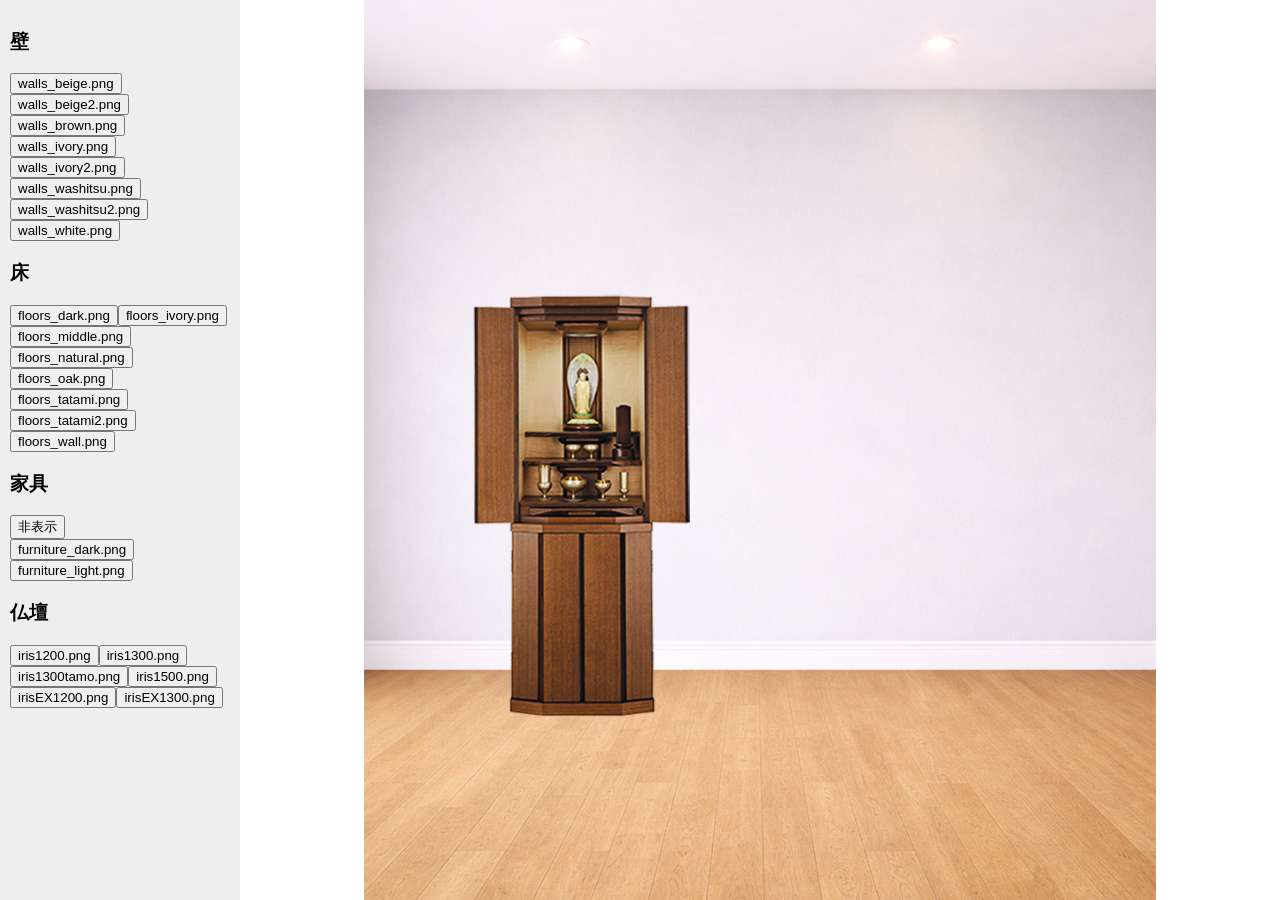
==== index.html @ 8e417930 "Update index.html" ====
<!DOCTYPE html>
<html lang="ja">
<head>
<meta charset="UTF-8">
<title>仏壇シミュレーター</title>
<link rel="stylesheet" href="./style.css">
</head>

<body>

<div class="app">

<!-- メニュー -->
<div class="panel">

<h3>壁</h3>
<div id="wallButtons"></div>

<h3>床</h3>
<div id="floorButtons"></div>

<h3>家具</h3>
<button id="toggleFurniture">非表示</button>
<div id="furnitureButtons"></div>

<h3>仏壇</h3>
<div id="butsudanButtons"></div>

</div>

<!-- 画面 -->
<div class="viewer">
<div class="stage">

<img id="wall" src="walls/walls_ivory.png">
<img id="floor" src="floors/floors_natural.png">
<img id="furniture" style="display:none;">
<img id="butsudan" src="butsudan/iris1300.png">

</div>
</div>

</div>

<script src="./script.js"></script>
</body>
</html>
---- style.css ----
/* =========================
   基本
========================= */

body{
margin:0;
font-family:sans-serif;
}

.app{
display:flex;
height:100vh;
}

/* =========================
   メニュー（PC）
========================= */

.panel{
width:220px;
padding:10px;
background:#eee;
overflow-y:auto;
}

/* =========================
   表示エリア
========================= */

.viewer{
flex:1;
display:flex;
justify-content:center;
align-items:flex-start;
overflow:hidden;
}

/* =========================
   ステージ（基準サイズ）
========================= */

.stage{
position:relative;
width:894px;
height:1016px;
transform-origin:top center;
}

/* =========================
   背景レイヤー
========================= */

#wall,
#floor,
#furniture{
position:absolute;
width:100%;
height:100%;
object-fit:cover;
}

/* =========================
   仏壇（重要）
========================= */

#butsudan{
position:absolute;
bottom:0;
left:50%;
transform:translateX(-50%);
}

/* =========================
   スマホ・タブレット
========================= */

@media (max-width:900px){

/* 縦レイアウト */
.app{
flex-direction:column;
}

/* 上：表示エリア */
.viewer{
height:calc(100vh - 140px);
}

/* 下：メニュー固定 */
.panel{
position:fixed;
bottom:0;
left:0;

width:100%;
height:140px;

background:#eee;

display:flex;
gap:10px;
padding:10px;

overflow-x:auto;
overflow-y:hidden;

z-index:1000;
}

/* ボタン横スクロール用 */
.panel button{
min-width:120px;
white-space:nowrap;
}

}
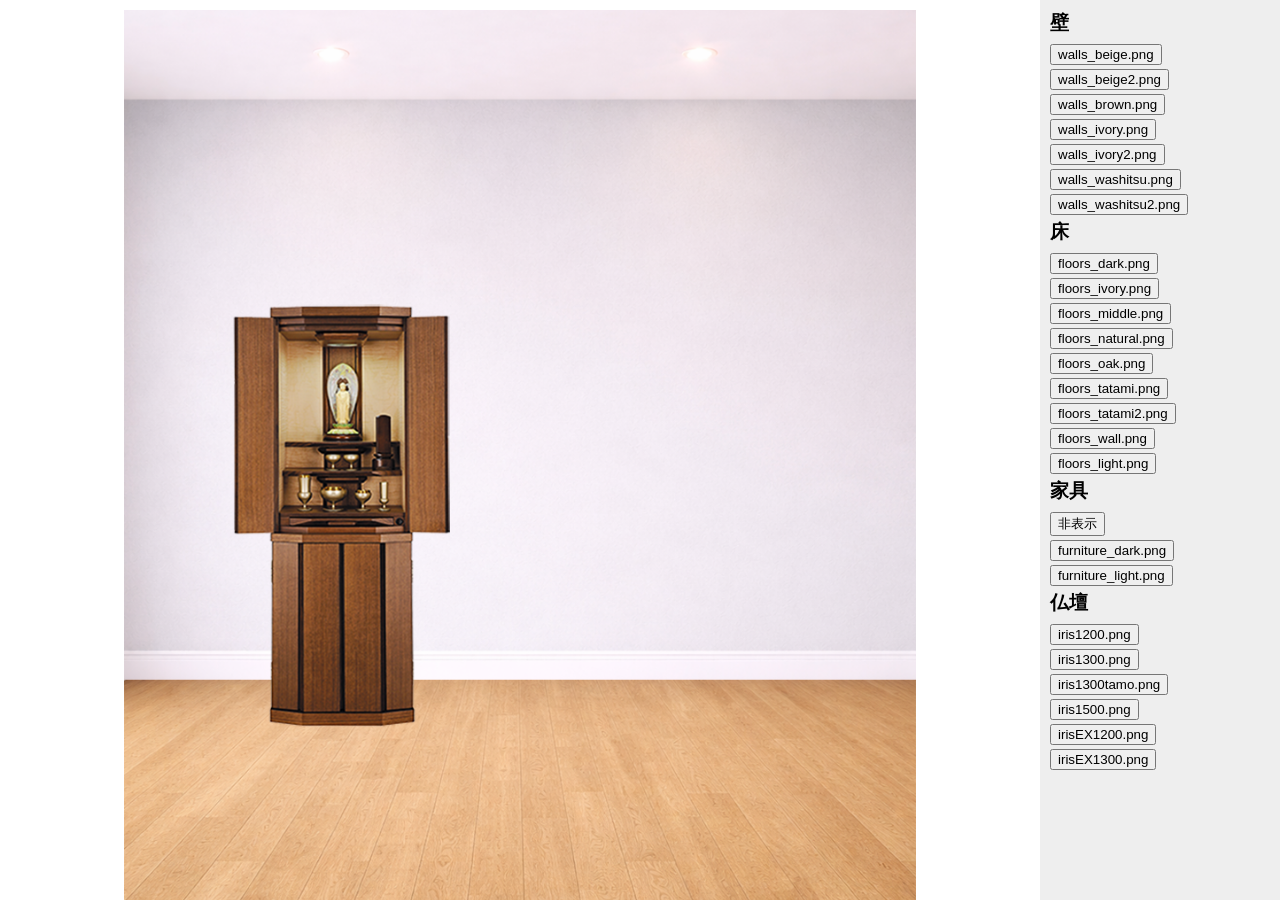
==== commit 8d82cebc: "Refactor HTML structure and comments Rearranged HTML structure for better readability." ====
--- a/index.html
+++ b/index.html
@@ -10,35 +10,35 @@
 
 <div class="app">
 
-<!-- メニュー -->
-<div class="panel">
+  <!-- 表示画面（上） -->
+  <div class="viewer">
+    <div class="stage">
 
-<h3>壁</h3>
-<div id="wallButtons"></div>
+      <img id="wall" src="walls/walls_ivory.png">
+      <img id="floor" src="floors/floors_natural.png">
+      <img id="furniture" style="display:none;">
+      <img id="butsudan" src="butsudan/iris1300.png">
 
-<h3>床</h3>
-<div id="floorButtons"></div>
+    </div>
+  </div>
 
-<h3>家具</h3>
-<button id="toggleFurniture">非表示</button>
-<div id="furnitureButtons"></div>
+  <!-- メニュー（下） -->
+  <div class="panel">
 
-<h3>仏壇</h3>
-<div id="butsudanButtons"></div>
+    <h3>壁</h3>
+    <div id="wallButtons"></div>
 
-</div>
+    <h3>床</h3>
+    <div id="floorButtons"></div>
 
-<!-- 画面 -->
-<div class="viewer">
-<div class="stage">
+    <h3>家具</h3>
+    <button id="toggleFurniture">非表示</button>
+    <div id="furnitureButtons"></div>
 
-<img id="wall" src="walls/walls_ivory.png">
-<img id="floor" src="floors/floors_natural.png">
-<img id="furniture" style="display:none;">
-<img id="butsudan" src="butsudan/iris1300.png">
+    <h3>仏壇</h3>
+    <div id="butsudanButtons"></div>
 
-</div>
-</div>
+  </div>
 
 </div>
 
--- a/style.css
+++ b/style.css
@@ -1,116 +1,89 @@
-/* =========================
-   基本
-========================= */
-
 body{
-margin:0;
-font-family:sans-serif;
+  margin:0;
+  font-family:sans-serif;
 }
 
 .app{
-display:flex;
-height:100vh;
+  display:flex;
+  height:100vh;
 }
 
-/* =========================
-   メニュー（PC）
-========================= */
-
+/* メニュー（PC） */
 .panel{
-width:220px;
-padding:10px;
-background:#eee;
-overflow-y:auto;
+  width:220px;
+  padding:10px;
+  background:#eee;
+  overflow-y:auto;
 }
 
-/* =========================
-   表示エリア
-========================= */
-
+/* 表示 */
 .viewer{
-flex:1;
-display:flex;
-justify-content:center;
-align-items:flex-start;
-overflow:hidden;
+  flex:1;
+  display:flex;
+  justify-content:center;
+  align-items:flex-start;
+  overflow:auto;
+  padding:10px;
 }
 
-/* =========================
-   ステージ（基準サイズ）
-========================= */
-
+/* ステージ */
 .stage{
-position:relative;
-width:894px;
-height:1016px;
-transform-origin:top center;
+  position:relative;
+  width:894px;
+  height:1016px;
+  transform-origin:top center;
+  flex-shrink:0;
 }
 
-/* =========================
-   背景レイヤー
-========================= */
-
+/* 背景 */
 #wall,
 #floor,
 #furniture{
-position:absolute;
-width:100%;
-height:100%;
-object-fit:cover;
+  position:absolute;
+  width:100%;
+  height:100%;
+  object-fit:cover;
 }
 
-/* =========================
-   仏壇（重要）
-========================= */
-
+/* 仏壇 */
 #butsudan{
-position:absolute;
-bottom:0;
-left:50%;
-transform:translateX(-50%);
+  position:absolute;
+  bottom:0;
+  left:50%;
+  transform:translateX(-50%);
 }
 
-/* =========================
+/* ボタンまわり */
+.panel h3{
+  margin:0 0 8px;
+}
+
+.panel button{
+  display:block;
+  margin:4px 0;
+}
+
+/* =====================
    スマホ・タブレット
-========================= */
-
+   表示画面の下にメニュー
+===================== */
 @media (max-width:900px){
 
-/* 縦レイアウト */
-.app{
-flex-direction:column;
+  .app{
+    flex-direction:column;
+    height:auto;
+  }
+
+  .viewer{
+    width:100%;
+    overflow:auto;
+    padding:10px;
+  }
+
+  .panel{
+    width:100%;
+    height:auto;
+    overflow:visible;
+    padding:10px;
+  }
 }
-
-/* 上：表示エリア */
-.viewer{
-height:calc(100vh - 140px);
-}
-
-/* 下：メニュー固定 */
-.panel{
-position:fixed;
-bottom:0;
-left:0;
-
-width:100%;
-height:140px;
-
-background:#eee;
-
-display:flex;
-gap:10px;
-padding:10px;
-
-overflow-x:auto;
-overflow-y:hidden;
-
-z-index:1000;
-}
-
-/* ボタン横スクロール用 */
-.panel button{
-min-width:120px;
-white-space:nowrap;
-}
-
-}
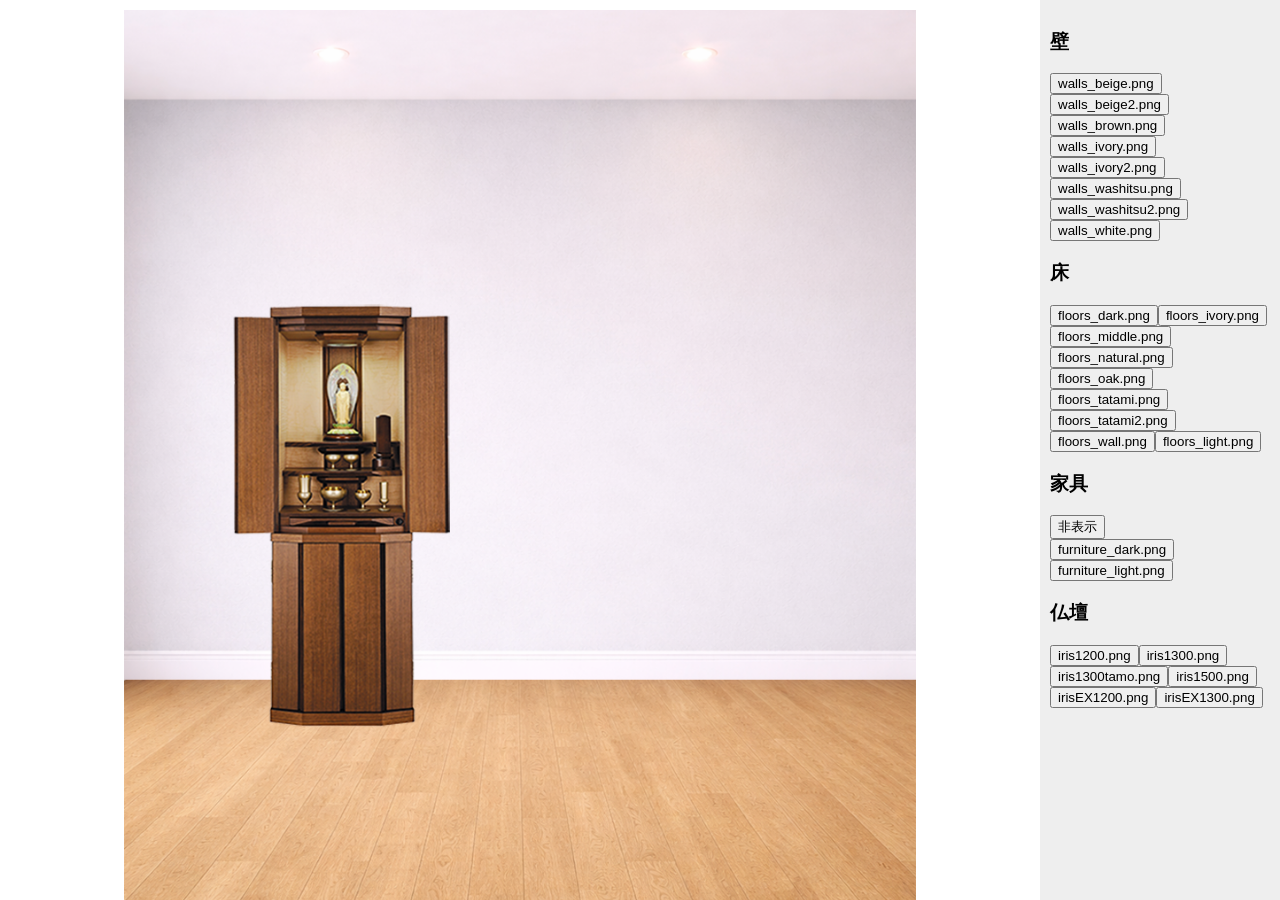
==== commit 88248d91: "Refactor index.html for better structure and semantics Updated HTML structure to improve semantics a" ====
--- a/index.html
+++ b/index.html
@@ -1,47 +1,46 @@
 <!DOCTYPE html>
 <html lang="ja">
 <head>
-<meta charset="UTF-8">
-<title>仏壇シミュレーター</title>
-<link rel="stylesheet" href="./style.css">
+  <meta charset="UTF-8" />
+  <meta name="viewport" content="width=device-width, initial-scale=1.0" />
+  <title>仏壇シミュレーター</title>
+  <link rel="stylesheet" href="./style.css" />
 </head>
+<body>
+  <div class="app">
+    <main class="viewer">
+      <div class="stage" id="stage">
+        <img id="wall" src="walls/walls_ivory.png" alt="壁" />
+        <img id="floor" src="floors/floors_natural.png" alt="床" />
+        <img id="furniture" src="" alt="家具" style="display:none;" />
+        <img id="butsudan" src="butsudan/iris1300.png" alt="仏壇" />
+      </div>
+    </main>
 
-<body>
+    <aside class="panel">
+      <section class="menu-group">
+        <h3>壁</h3>
+        <div id="wallButtons" class="button-list"></div>
+      </section>
 
-<div class="app">
+      <section class="menu-group">
+        <h3>床</h3>
+        <div id="floorButtons" class="button-list"></div>
+      </section>
 
-  <!-- 表示画面（上） -->
-  <div class="viewer">
-    <div class="stage">
+      <section class="menu-group">
+        <h3>家具</h3>
+        <button id="toggleFurniture" type="button">非表示</button>
+        <div id="furnitureButtons" class="button-list"></div>
+      </section>
 
-      <img id="wall" src="walls/walls_ivory.png">
-      <img id="floor" src="floors/floors_natural.png">
-      <img id="furniture" style="display:none;">
-      <img id="butsudan" src="butsudan/iris1300.png">
-
-    </div>
+      <section class="menu-group">
+        <h3>仏壇</h3>
+        <div id="butsudanButtons" class="button-list"></div>
+      </section>
+    </aside>
   </div>
 
-  <!-- メニュー（下） -->
-  <div class="panel">
-
-    <h3>壁</h3>
-    <div id="wallButtons"></div>
-
-    <h3>床</h3>
-    <div id="floorButtons"></div>
-
-    <h3>家具</h3>
-    <button id="toggleFurniture">非表示</button>
-    <div id="furnitureButtons"></div>
-
-    <h3>仏壇</h3>
-    <div id="butsudanButtons"></div>
-
-  </div>
-
-</div>
-
-<script src="./script.js"></script>
+  <script src="./script.js"></script>
 </body>
 </html>
--- a/style.css
+++ b/style.css
@@ -3,12 +3,13 @@
   font-family:sans-serif;
 }
 
+/* PC：横並び */
 .app{
   display:flex;
   height:100vh;
 }
 
-/* メニュー（PC） */
+/* メニュー */
 .panel{
   width:220px;
   padding:10px;
@@ -16,7 +17,7 @@
   overflow-y:auto;
 }
 
-/* 表示 */
+/* 表示エリア */
 .viewer{
   flex:1;
   display:flex;
@@ -35,7 +36,7 @@
   flex-shrink:0;
 }
 
-/* 背景 */
+/* レイヤー */
 #wall,
 #floor,
 #furniture{
@@ -53,19 +54,8 @@
   transform:translateX(-50%);
 }
 
-/* ボタンまわり */
-.panel h3{
-  margin:0 0 8px;
-}
-
-.panel button{
-  display:block;
-  margin:4px 0;
-}
-
 /* =====================
-   スマホ・タブレット
-   表示画面の下にメニュー
+   スマホ：縦並び
 ===================== */
 @media (max-width:900px){
 
@@ -76,14 +66,12 @@
 
   .viewer{
     width:100%;
-    overflow:auto;
-    padding:10px;
   }
 
   .panel{
     width:100%;
     height:auto;
     overflow:visible;
-    padding:10px;
   }
+
 }
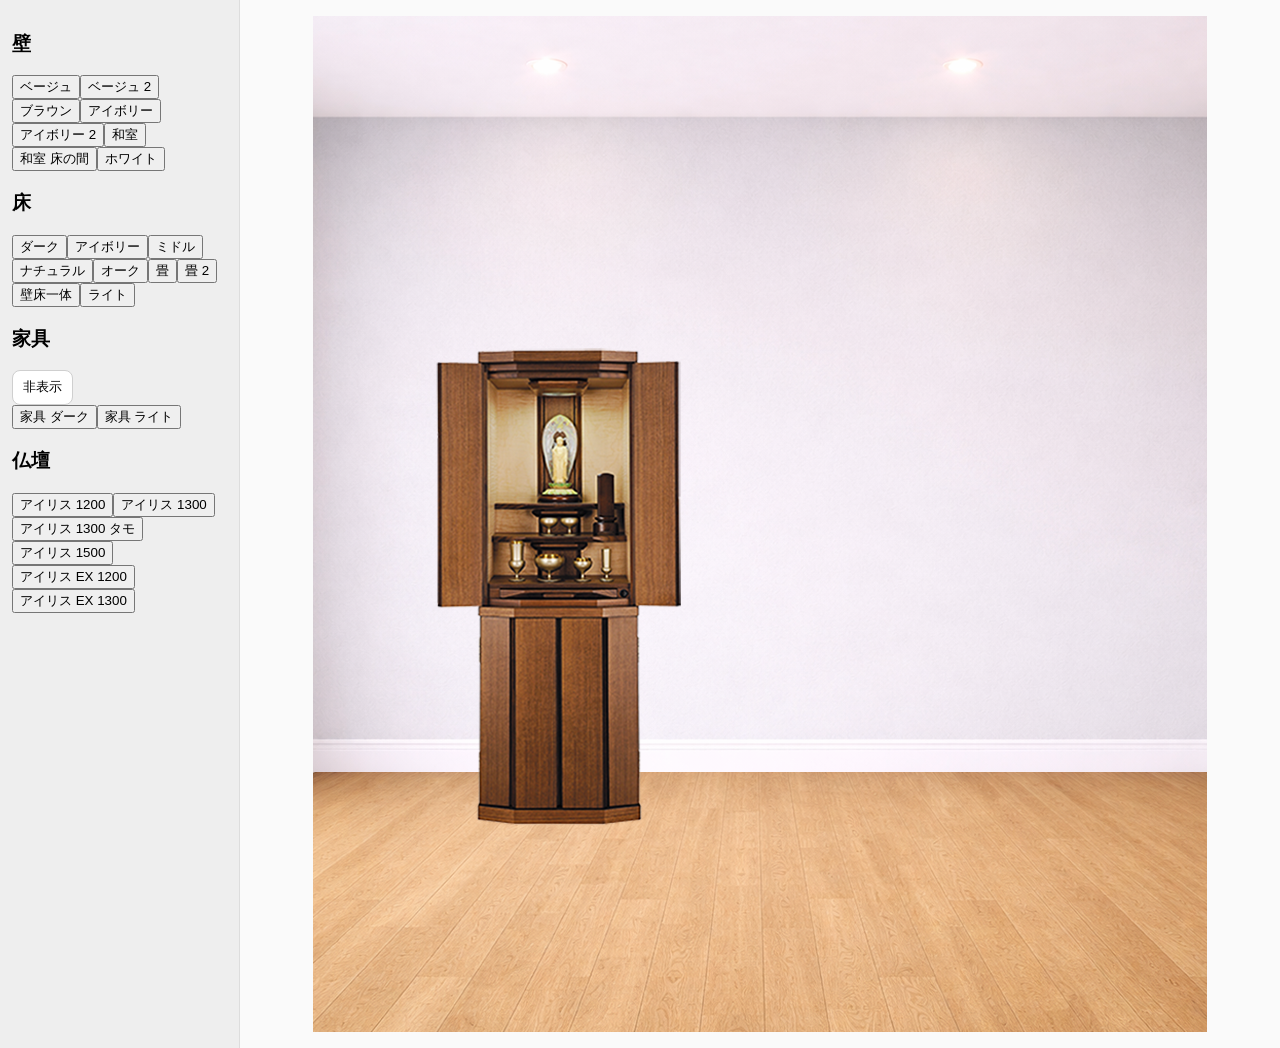
==== commit e9272241: "Update index.html" ====
--- a/index.html
+++ b/index.html
@@ -1,46 +1,48 @@
 <!DOCTYPE html>
 <html lang="ja">
 <head>
-  <meta charset="UTF-8" />
-  <meta name="viewport" content="width=device-width, initial-scale=1.0" />
-  <title>仏壇シミュレーター</title>
-  <link rel="stylesheet" href="./style.css" />
+<meta charset="UTF-8">
+<meta name="viewport" content="width=device-width, initial-scale=1.0">
+<title>仏壇シミュレーター</title>
+<link rel="stylesheet" href="./style.css">
 </head>
+
 <body>
-  <div class="app">
-    <main class="viewer">
-      <div class="stage" id="stage">
-        <img id="wall" src="walls/walls_ivory.png" alt="壁" />
-        <img id="floor" src="floors/floors_natural.png" alt="床" />
-        <img id="furniture" src="" alt="家具" style="display:none;" />
-        <img id="butsudan" src="butsudan/iris1300.png" alt="仏壇" />
-      </div>
-    </main>
 
-    <aside class="panel">
-      <section class="menu-group">
-        <h3>壁</h3>
-        <div id="wallButtons" class="button-list"></div>
-      </section>
+<div class="app">
 
-      <section class="menu-group">
-        <h3>床</h3>
-        <div id="floorButtons" class="button-list"></div>
-      </section>
+  <!-- 表示 -->
+  <div class="viewer">
+    <div class="stage">
 
-      <section class="menu-group">
-        <h3>家具</h3>
-        <button id="toggleFurniture" type="button">非表示</button>
-        <div id="furnitureButtons" class="button-list"></div>
-      </section>
+      <img id="wall" src="walls/walls_ivory.png">
+      <img id="floor" src="floors/floors_natural.png">
+      <img id="furniture" style="display:none;">
+      <img id="butsudan" src="butsudan/iris1300.png">
 
-      <section class="menu-group">
-        <h3>仏壇</h3>
-        <div id="butsudanButtons" class="button-list"></div>
-      </section>
-    </aside>
+    </div>
   </div>
 
-  <script src="./script.js"></script>
+  <!-- メニュー -->
+  <div class="panel">
+
+    <h3>壁</h3>
+    <div id="wallButtons"></div>
+
+    <h3>床</h3>
+    <div id="floorButtons"></div>
+
+    <h3>家具</h3>
+    <button id="toggleFurniture">非表示</button>
+    <div id="furnitureButtons"></div>
+
+    <h3>仏壇</h3>
+    <div id="butsudanButtons"></div>
+
+  </div>
+
+</div>
+
+<script src="./script.js"></script>
 </body>
 </html>
--- a/style.css
+++ b/style.css
@@ -1,77 +1,140 @@
+*{
+  box-sizing:border-box;
+}
+
+html,
 body{
   margin:0;
+  padding:0;
+  height:100%;
   font-family:sans-serif;
 }
 
-/* PC：横並び */
-.app{
-  display:flex;
-  height:100vh;
+body{
+  background:#f4f4f4;
 }
 
-/* メニュー */
-.panel{
-  width:220px;
-  padding:10px;
-  background:#eee;
-  overflow-y:auto;
+/* -------------------------
+   全体構造
+-------------------------- */
+.app{
+  display:grid;
+  grid-template-columns:240px 1fr;
+  grid-template-areas:"panel viewer";
+  width:100%;
+  min-height:100vh;
 }
 
-/* 表示エリア */
+/* -------------------------
+   メニュー（PCでは左）
+-------------------------- */
+.panel{
+  grid-area:panel;
+  background:#eeeeee;
+  padding:12px;
+  overflow-y:auto;
+  border-right:1px solid #ddd;
+}
+
+.menu-group + .menu-group{
+  margin-top:18px;
+}
+
+.menu-group h3{
+  margin:0 0 8px;
+  font-size:16px;
+}
+
+.button-list{
+  display:flex;
+  flex-wrap:wrap;
+  gap:6px;
+}
+
+.button-list button,
+#toggleFurniture{
+  border:1px solid #cfcfcf;
+  background:#fff;
+  padding:8px 10px;
+  border-radius:8px;
+  cursor:pointer;
+  font-size:13px;
+  line-height:1.3;
+}
+
+.button-list button:hover,
+#toggleFurniture:hover{
+  background:#f8f8f8;
+}
+
+/* -------------------------
+   表示エリア
+-------------------------- */
 .viewer{
-  flex:1;
+  grid-area:viewer;
   display:flex;
   justify-content:center;
   align-items:flex-start;
   overflow:auto;
-  padding:10px;
+  padding:16px;
+  background:#fafafa;
 }
 
-/* ステージ */
+/* 元の基準サイズ */
 .stage{
   position:relative;
   width:894px;
   height:1016px;
+  flex:0 0 auto;
   transform-origin:top center;
-  flex-shrink:0;
+  background:#ddd;
 }
 
-/* レイヤー */
+/* 背景レイヤー */
 #wall,
 #floor,
 #furniture{
   position:absolute;
+  inset:0;
   width:100%;
   height:100%;
   object-fit:cover;
+  display:block;
 }
 
 /* 仏壇 */
 #butsudan{
   position:absolute;
+  left:50%;
   bottom:0;
-  left:50%;
   transform:translateX(-50%);
+  display:block;
+  max-width:none;
 }
 
-/* =====================
-   スマホ：縦並び
-===================== */
-@media (max-width:900px){
-
+/* -------------------------
+   スマホ・タブレット
+   上：viewer / 下：panel
+-------------------------- */
+@media (max-width: 1024px){
   .app{
-    flex-direction:column;
-    height:auto;
+    grid-template-columns:1fr;
+    grid-template-rows:auto auto;
+    grid-template-areas:
+      "viewer"
+      "panel";
+    min-height:auto;
   }
 
   .viewer{
-    width:100%;
+    padding:12px;
+    overflow:auto;
   }
 
   .panel{
+    border-right:none;
+    border-top:1px solid #ddd;
     width:100%;
-    height:auto;
     overflow:visible;
   }
-
 }
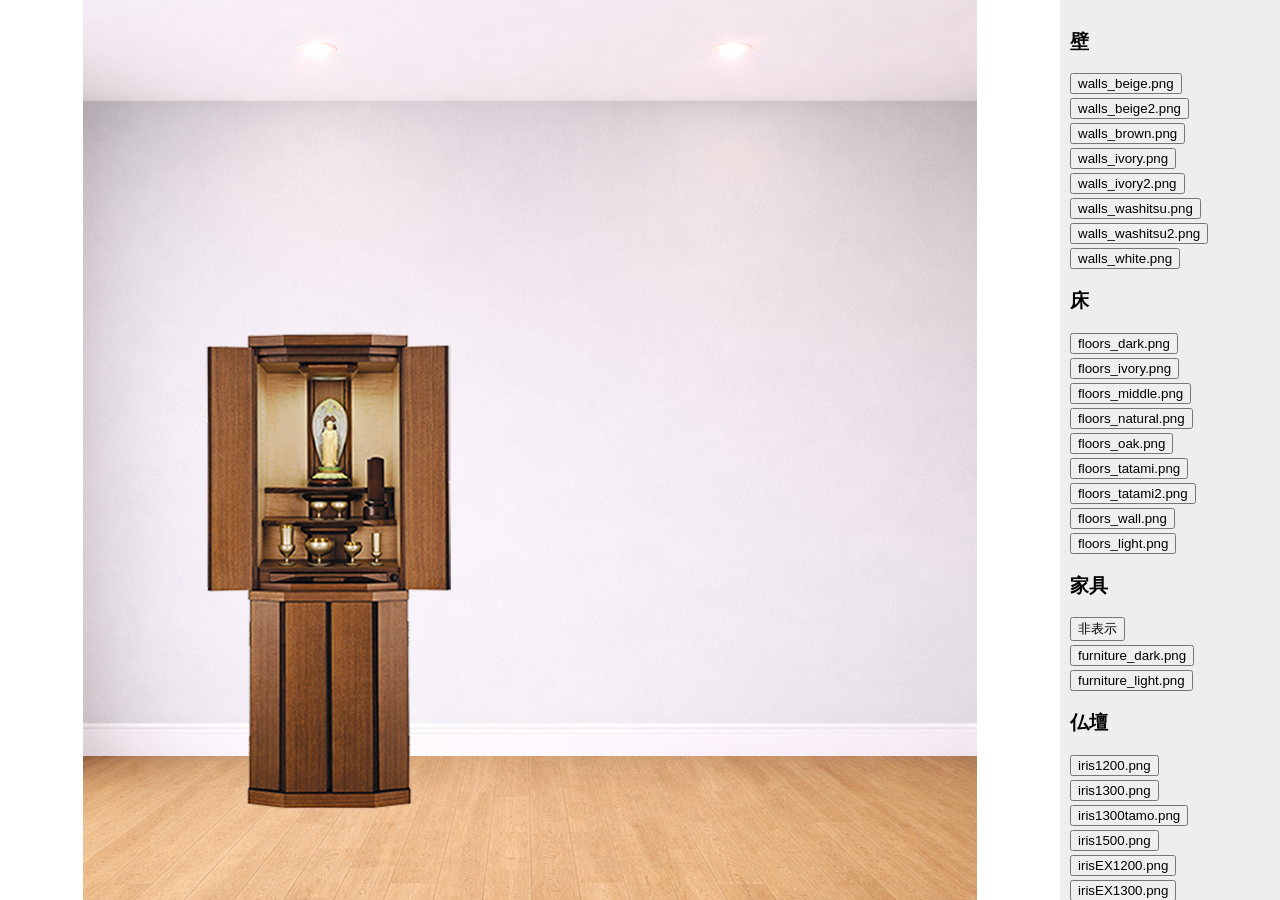
==== commit c7dbdde5: "Update index.html" ====
--- a/index.html
+++ b/index.html
@@ -11,14 +11,14 @@
 
 <div class="app">
 
-  <!-- 表示 -->
+  <!-- 表示画面 -->
   <div class="viewer">
     <div class="stage">
 
-      <img id="wall" src="walls/walls_ivory.png">
-      <img id="floor" src="floors/floors_natural.png">
-      <img id="furniture" style="display:none;">
-      <img id="butsudan" src="butsudan/iris1300.png">
+      <img id="wall" src="walls/walls_ivory.png" alt="">
+      <img id="floor" src="floors/floors_natural.png" alt="">
+      <img id="furniture" style="display:none;" alt="">
+      <img id="butsudan" src="butsudan/iris1300.png" alt="">
 
     </div>
   </div>
--- a/style.css
+++ b/style.css
@@ -2,95 +2,51 @@
   box-sizing:border-box;
 }
 
-html,
 body{
   margin:0;
-  padding:0;
-  height:100%;
   font-family:sans-serif;
 }
 
-body{
-  background:#f4f4f4;
+/* =====================
+   PC（横並び）
+===================== */
+.app{
+  display:flex;
+  height:100vh;
 }
 
-/* -------------------------
-   全体構造
--------------------------- */
-.app{
-  display:grid;
-  grid-template-columns:240px 1fr;
-  grid-template-areas:"panel viewer";
-  width:100%;
-  min-height:100vh;
+/* メニュー */
+.panel{
+  width:220px;
+  padding:10px;
+  background:#eee;
+  overflow-y:auto;
 }
 
-/* -------------------------
-   メニュー（PCでは左）
--------------------------- */
-.panel{
-  grid-area:panel;
-  background:#eeeeee;
-  padding:12px;
-  overflow-y:auto;
-  border-right:1px solid #ddd;
+/* 表示エリア（余白なし） */
+.viewer{
+  flex:1;
+  display:block;        /* ←重要 */
+  padding:0;            /* ←隙間消す */
+  overflow:hidden;      /* ←横ブレ防止 */
 }
 
-.menu-group + .menu-group{
-  margin-top:18px;
+/* ステージ（レスポンシブ本体） */
+.stage{
+  position:relative;
+
+  width:100%;
+  max-width:894px;
+
+  aspect-ratio:894 / 1016;
+  height:auto;
+
+  margin:0 auto;        /* ←中央固定 */
+
+  transform:none;       /* ←scale禁止 */
 }
 
-.menu-group h3{
-  margin:0 0 8px;
-  font-size:16px;
-}
-
-.button-list{
-  display:flex;
-  flex-wrap:wrap;
-  gap:6px;
-}
-
-.button-list button,
-#toggleFurniture{
-  border:1px solid #cfcfcf;
-  background:#fff;
-  padding:8px 10px;
-  border-radius:8px;
-  cursor:pointer;
-  font-size:13px;
-  line-height:1.3;
-}
-
-.button-list button:hover,
-#toggleFurniture:hover{
-  background:#f8f8f8;
-}
-
-/* -------------------------
-   表示エリア
--------------------------- */
-.viewer{
-  grid-area:viewer;
-  display:flex;
-  justify-content:center;
-  align-items:flex-start;
-  overflow:auto;
-  padding:16px;
-  background:#fafafa;
-}
-
-/* 元の基準サイズ */
-.stage{
-  position:relative;
-  width:894px;
-  height:1016px;
-  flex:0 0 auto;
-  transform-origin:top center;
-  background:#ddd;
-}
-
-/* 背景レイヤー */
+/* 背景 */
 #wall,
 #floor,
 #furniture{
@@ -99,42 +55,40 @@
   width:100%;
   height:100%;
   object-fit:cover;
-  display:block;
 }
 
 /* 仏壇 */
 #butsudan{
   position:absolute;
+  bottom:0;
   left:50%;
-  bottom:0;
   transform:translateX(-50%);
-  display:block;
-  max-width:none;
 }
 
-/* -------------------------
-   スマホ・タブレット
-   上：viewer / 下：panel
--------------------------- */
-@media (max-width: 1024px){
+/* =====================
+   スマホ（縦並び）
+===================== */
+@media (max-width:900px){
+
   .app{
-    grid-template-columns:1fr;
-    grid-template-rows:auto auto;
-    grid-template-areas:
-      "viewer"
-      "panel";
-    min-height:auto;
+    flex-direction:column;
+    height:auto;
   }
 
   .viewer{
-    padding:12px;
-    overflow:auto;
+    width:100%;
   }
 
   .panel{
-    border-right:none;
-    border-top:1px solid #ddd;
     width:100%;
+    height:auto;
     overflow:visible;
   }
+
 }
+
+/* ボタン */
+button{
+  display:block;
+  margin:4px 0;
+}
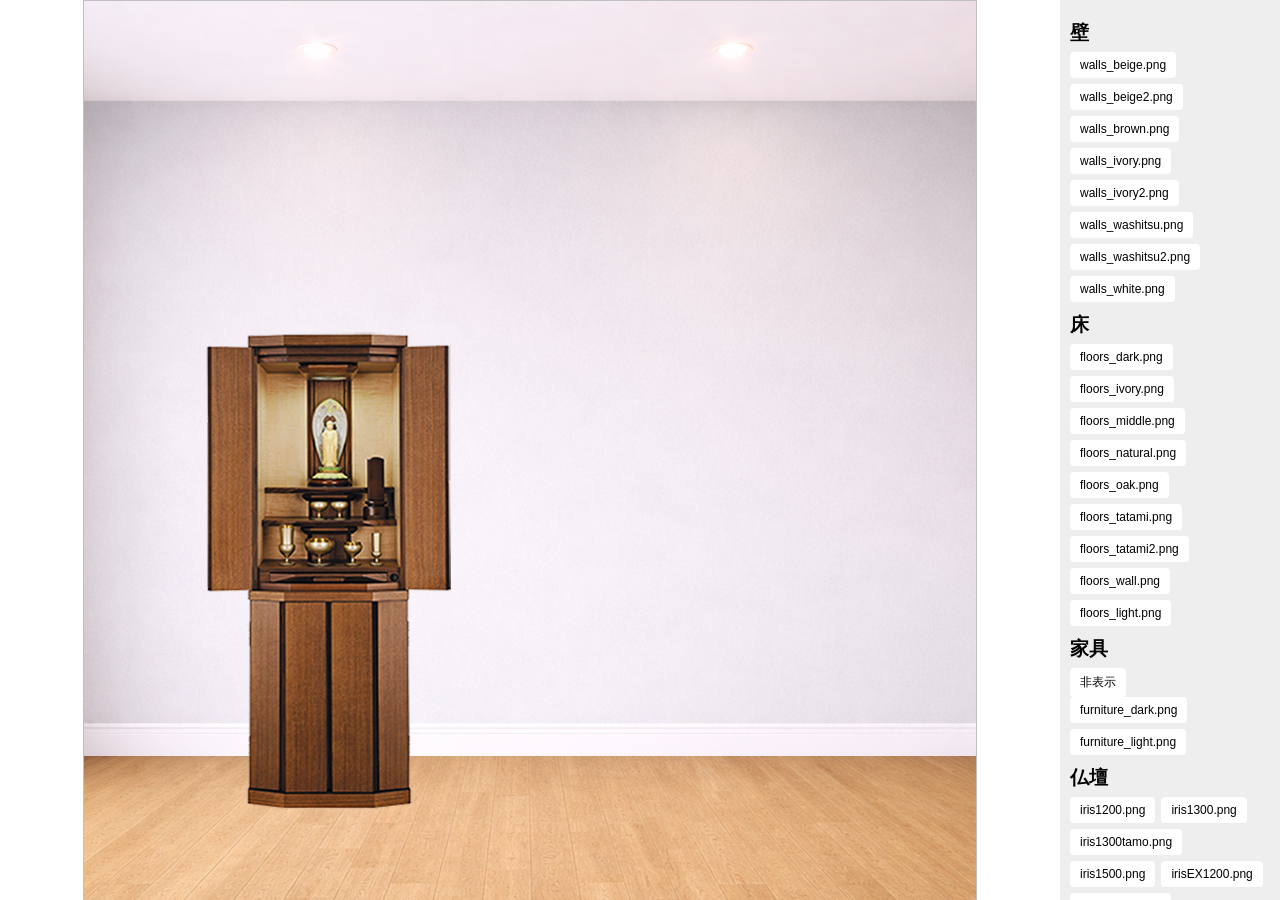
==== commit fe731884: "Update index.html" ====
--- a/index.html
+++ b/index.html
@@ -1,48 +1,47 @@
 <!DOCTYPE html>
 <html lang="ja">
 <head>
-<meta charset="UTF-8">
-<meta name="viewport" content="width=device-width, initial-scale=1.0">
-<title>仏壇シミュレーター</title>
-<link rel="stylesheet" href="./style.css">
+  <meta charset="UTF-8">
+  <meta name="viewport" content="width=device-width, initial-scale=1.0">
+  <title>仏壇シミュレーター</title>
+  <link rel="stylesheet" href="./style.css">
 </head>
-
 <body>
 
-<div class="app">
+  <div class="app">
 
-  <!-- 表示画面 -->
-  <div class="viewer">
-    <div class="stage">
+    <!-- 表示画面 -->
+    <div class="viewer">
+      <div class="stage">
 
-      <img id="wall" src="walls/walls_ivory.png" alt="">
-      <img id="floor" src="floors/floors_natural.png" alt="">
-      <img id="furniture" style="display:none;" alt="">
-      <img id="butsudan" src="butsudan/iris1300.png" alt="">
+        <img id="wall" class="layer layer-wall" src="walls/walls_ivory.png" alt="">
+        <img id="floor" class="layer layer-floor" src="floors/floors_natural.png" alt="">
+        <img id="furniture" class="layer layer-furniture is-hidden" alt="">
+        <img id="butsudan" class="layer layer-butsudan" src="butsudan/iris1300.png" alt="">
+
+      </div>
+    </div>
+
+    <!-- メニュー -->
+    <div class="panel">
+
+      <h3>壁</h3>
+      <div id="wallButtons"></div>
+
+      <h3>床</h3>
+      <div id="floorButtons"></div>
+
+      <h3>家具</h3>
+      <button id="toggleFurniture" type="button">非表示</button>
+      <div id="furnitureButtons"></div>
+
+      <h3>仏壇</h3>
+      <div id="butsudanButtons"></div>
 
     </div>
-  </div>
-
-  <!-- メニュー -->
-  <div class="panel">
-
-    <h3>壁</h3>
-    <div id="wallButtons"></div>
-
-    <h3>床</h3>
-    <div id="floorButtons"></div>
-
-    <h3>家具</h3>
-    <button id="toggleFurniture">非表示</button>
-    <div id="furnitureButtons"></div>
-
-    <h3>仏壇</h3>
-    <div id="butsudanButtons"></div>
 
   </div>
 
-</div>
-
-<script src="./script.js"></script>
+  <script src="./script.js"></script>
 </body>
 </html>
--- a/style.css
+++ b/style.css
@@ -8,7 +8,7 @@
 }
 
 /* =====================
-   PC（横並び）
+   PC：横並び
 ===================== */
 .app{
   display:flex;
@@ -23,27 +23,43 @@
   overflow-y:auto;
 }
 
-/* 表示エリア（余白なし） */
+/* 各セクション */
+.panel h3{
+  margin:10px 0 6px;
+}
+
+/* ★ここが今回の修正ポイント */
+.panel div{
+  display:flex;
+  flex-wrap:wrap;   /* 折り返し */
+  gap:6px;
+}
+
+/* ボタン */
+button{
+  display:inline-block; /* ← blockやめる */
+  padding:6px 10px;
+  border:none;
+  background:#fff;
+  cursor:pointer;
+  border-radius:4px;
+  font-size:12px;
+}
+
+/* 表示エリア */
 .viewer{
   flex:1;
-  display:block;        /* ←重要 */
-  padding:0;            /* ←隙間消す */
-  overflow:hidden;      /* ←横ブレ防止 */
+  padding:0;
+  overflow:hidden;
 }
 
-/* ステージ（レスポンシブ本体） */
+/* ステージ */
 .stage{
   position:relative;
-
   width:100%;
   max-width:894px;
-
   aspect-ratio:894 / 1016;
-  height:auto;
-
-  margin:0 auto;        /* ←中央固定 */
-
-  transform:none;       /* ←scale禁止 */
+  margin:0 auto;
 }
 
 /* 背景 */
@@ -54,19 +70,21 @@
   inset:0;
   width:100%;
   height:100%;
-  object-fit:cover;
+  object-fit:contain;
 }
 
 /* 仏壇 */
 #butsudan{
   position:absolute;
-  bottom:0;
-  left:50%;
-  transform:translateX(-50%);
+  inset:0;
+  width:100%;
+  height:100%;
+  object-fit:contain;
+  object-position:center bottom;
 }
 
 /* =====================
-   スマホ（縦並び）
+   スマホ：縦並び
 ===================== */
 @media (max-width:900px){
 
@@ -86,9 +104,3 @@
   }
 
 }
-
-/* ボタン */
-button{
-  display:block;
-  margin:4px 0;
-}
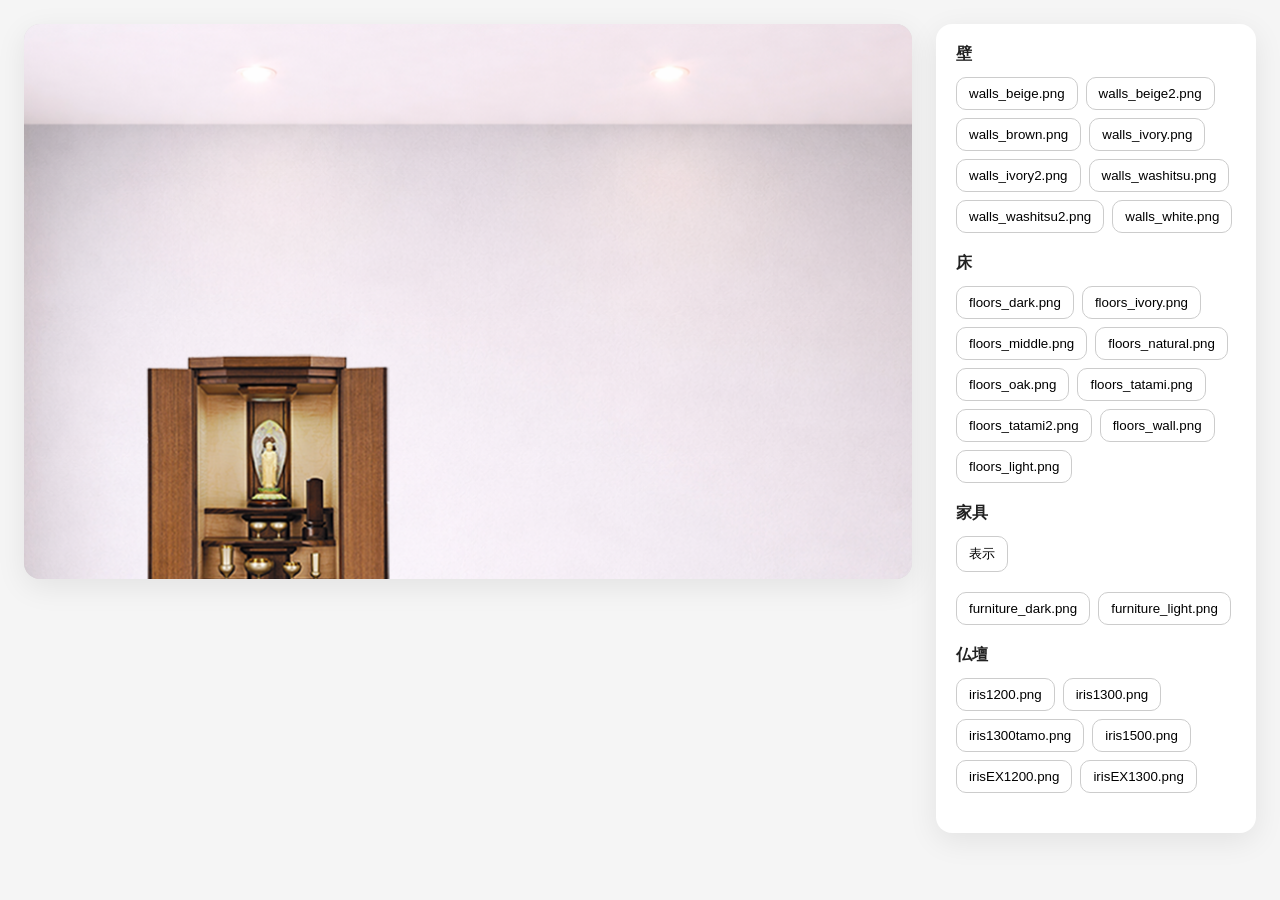
==== commit ce5dd279: "Update index.html" ====
--- a/index.html
+++ b/index.html
@@ -6,42 +6,43 @@
   <title>仏壇シミュレーター</title>
   <link rel="stylesheet" href="./style.css">
 </head>
+
 <body>
 
-  <div class="app">
+<div class="app">
 
-    <!-- 表示画面 -->
-    <div class="viewer">
-      <div class="stage">
+  <!-- 表示 -->
+  <div class="viewer">
+    <div class="stage">
 
-        <img id="wall" class="layer layer-wall" src="walls/walls_ivory.png" alt="">
-        <img id="floor" class="layer layer-floor" src="floors/floors_natural.png" alt="">
-        <img id="furniture" class="layer layer-furniture is-hidden" alt="">
-        <img id="butsudan" class="layer layer-butsudan" src="butsudan/iris1300.png" alt="">
-
-      </div>
-    </div>
-
-    <!-- メニュー -->
-    <div class="panel">
-
-      <h3>壁</h3>
-      <div id="wallButtons"></div>
-
-      <h3>床</h3>
-      <div id="floorButtons"></div>
-
-      <h3>家具</h3>
-      <button id="toggleFurniture" type="button">非表示</button>
-      <div id="furnitureButtons"></div>
-
-      <h3>仏壇</h3>
-      <div id="butsudanButtons"></div>
+      <img id="wall" class="layer wall" src="walls/walls_ivory.png">
+      <img id="floor" class="layer floor" src="floors/floors_natural.png">
+      <img id="furniture" class="layer furniture hidden">
+      <img id="butsudan" class="layer butsudan" src="butsudan/iris1300.png">
 
     </div>
+  </div>
+
+  <!-- UI -->
+  <div class="panel">
+
+    <h3>壁</h3>
+    <div id="wallButtons"></div>
+
+    <h3>床</h3>
+    <div id="floorButtons"></div>
+
+    <h3>家具</h3>
+    <button id="toggleFurniture">表示</button>
+    <div id="furnitureButtons"></div>
+
+    <h3>仏壇</h3>
+    <div id="butsudanButtons"></div>
 
   </div>
 
-  <script src="./script.js"></script>
+</div>
+
+<script src="./script.js"></script>
 </body>
 </html>
--- a/style.css
+++ b/style.css
@@ -1,106 +1,179 @@
-*{
-  box-sizing:border-box;
+* {
+  box-sizing: border-box;
 }
 
-body{
-  margin:0;
-  font-family:sans-serif;
+html, body {
+  margin: 0;
+  padding: 0;
 }
 
-/* =====================
-   PC：横並び
-===================== */
-.app{
-  display:flex;
-  height:100vh;
+body {
+  font-family: sans-serif;
+  background: #f5f5f5;
+  color: #222;
 }
 
-/* メニュー */
-.panel{
-  width:220px;
-  padding:10px;
-  background:#eee;
-  overflow-y:auto;
+img {
+  display: block;
+  max-width: 100%;
 }
 
-/* 各セクション */
-.panel h3{
-  margin:10px 0 6px;
+.app {
+  display: grid;
+  grid-template-columns: minmax(0, 1fr) 320px;
+  gap: 24px;
+  align-items: start;
+  max-width: 1400px;
+  margin: 0 auto;
+  padding: 24px;
 }
 
-/* ★ここが今回の修正ポイント */
-.panel div{
-  display:flex;
-  flex-wrap:wrap;   /* 折り返し */
-  gap:6px;
+.viewer {
+  width: 100%;
 }
 
-/* ボタン */
-button{
-  display:inline-block; /* ← blockやめる */
-  padding:6px 10px;
-  border:none;
-  background:#fff;
-  cursor:pointer;
-  border-radius:4px;
-  font-size:12px;
+/* ステージを必ず同じ比率で扱う */
+.stage {
+  position: relative;
+  width: 100%;
+  aspect-ratio: 16 / 10;
+  overflow: hidden;
+  border-radius: 16px;
+  background: #ddd;
+  box-shadow: 0 8px 30px rgba(0, 0, 0, 0.08);
 }
 
-/* 表示エリア */
-.viewer{
-  flex:1;
-  padding:0;
-  overflow:hidden;
+/* 共通レイヤー */
+.layer {
+  position: absolute;
+  user-select: none;
+  pointer-events: none;
 }
 
-/* ステージ */
-.stage{
-  position:relative;
-  width:100%;
-  max-width:894px;
-  aspect-ratio:894 / 1016;
-  margin:0 auto;
+/* 壁 */
+.layer-wall {
+  inset: 0;
+  width: 100%;
+  height: 72%;
+  object-fit: cover;
+  z-index: 1;
 }
 
-/* 背景 */
-#wall,
-#floor,
-#furniture{
-  position:absolute;
-  inset:0;
-  width:100%;
-  height:100%;
-  object-fit:contain;
+/* 床 */
+.layer-floor {
+  left: 0;
+  bottom: 0;
+  width: 100%;
+  height: 32%;
+  object-fit: cover;
+  z-index: 2;
 }
 
-/* 仏壇 */
-#butsudan{
-  position:absolute;
-  inset:0;
-  width:100%;
-  height:100%;
-  object-fit:contain;
-  object-position:center bottom;
+/* 家具 */
+.layer-furniture {
+  left: 50%;
+  bottom: 12%;
+  transform: translateX(-50%);
+  width: 42%;
+  height: auto;
+  z-index: 3;
 }
 
-/* =====================
-   スマホ：縦並び
-===================== */
-@media (max-width:900px){
+/* 仏壇
+   ここを % 基準にするのが重要 */
+.layer-butsudan {
+  left: 50%;
+  bottom: 14%;
+  transform: translateX(-50%);
+  width: 18%;
+  max-width: none;
+  height: auto;
+  z-index: 4;
+}
 
-  .app{
-    flex-direction:column;
-    height:auto;
+/* 非表示用 */
+.is-hidden {
+  display: none !important;
+}
+
+.panel {
+  background: #fff;
+  border-radius: 16px;
+  padding: 20px;
+  box-shadow: 0 8px 30px rgba(0, 0, 0, 0.08);
+}
+
+.panel h3 {
+  margin: 0 0 12px;
+  font-size: 16px;
+}
+
+.panel > div,
+.panel > button {
+  margin-bottom: 20px;
+}
+
+/* ボタン表示の最低限 */
+#wallButtons,
+#floorButtons,
+#furnitureButtons,
+#butsudanButtons {
+  display: flex;
+  flex-wrap: wrap;
+  gap: 8px;
+}
+
+#wallButtons button,
+#floorButtons button,
+#furnitureButtons button,
+#butsudanButtons button,
+#toggleFurniture {
+  border: 1px solid #ccc;
+  background: #fff;
+  padding: 8px 12px;
+  border-radius: 10px;
+  cursor: pointer;
+}
+
+/* タブレット以下 */
+@media (max-width: 960px) {
+  .app {
+    grid-template-columns: 1fr;
+    gap: 16px;
+    padding: 16px;
   }
 
-  .viewer{
-    width:100%;
+  .panel {
+    width: 100%;
+  }
+}
+
+/* スマホ */
+@media (max-width: 640px) {
+  .stage {
+    aspect-ratio: 4 / 5;
   }
 
-  .panel{
-    width:100%;
-    height:auto;
-    overflow:visible;
+  .layer-wall {
+    height: 70%;
   }
 
+  .layer-floor {
+    height: 34%;
+  }
+
+  .layer-furniture {
+    width: 60%;
+    bottom: 12%;
+  }
+
+  /* スマホでは仏壇を少しだけ大きくする程度に留める */
+  .layer-butsudan {
+    width: 26%;
+    bottom: 14%;
+  }
+
+  .panel {
+    padding: 16px;
+  }
 }
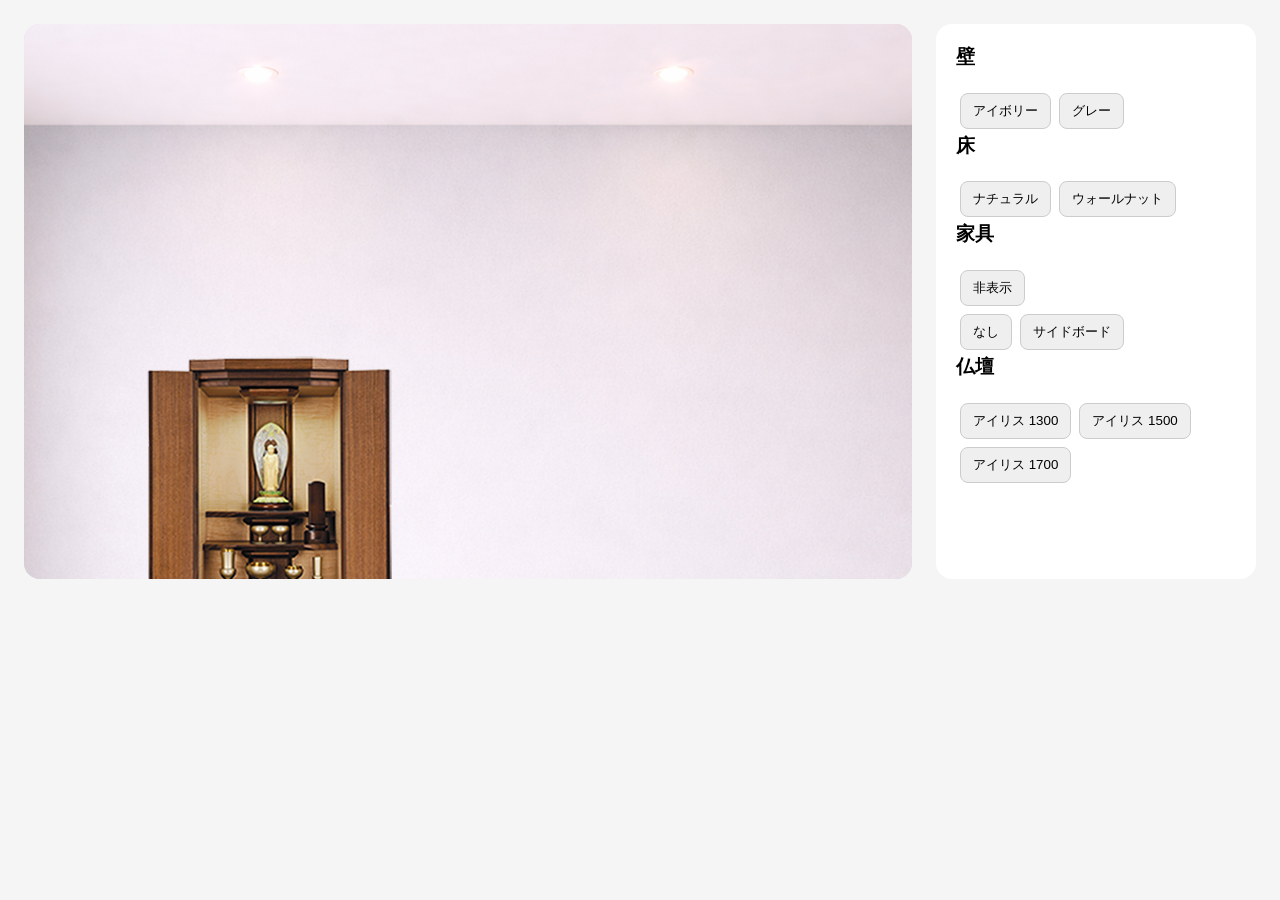
==== commit 16bebd6d: "Refactor HTML structure and class names Updated class names and button text for better clarity." ====
--- a/index.html
+++ b/index.html
@@ -6,43 +6,42 @@
   <title>仏壇シミュレーター</title>
   <link rel="stylesheet" href="./style.css">
 </head>
-
 <body>
 
-<div class="app">
+  <div class="app">
 
-  <!-- 表示 -->
-  <div class="viewer">
-    <div class="stage">
+    <!-- 表示画面 -->
+    <div class="viewer">
+      <div class="stage">
 
-      <img id="wall" class="layer wall" src="walls/walls_ivory.png">
-      <img id="floor" class="layer floor" src="floors/floors_natural.png">
-      <img id="furniture" class="layer furniture hidden">
-      <img id="butsudan" class="layer butsudan" src="butsudan/iris1300.png">
+        <img id="wall" class="layer layer-wall" src="walls/walls_ivory.png" alt="">
+        <img id="floor" class="layer layer-floor" src="floors/floors_natural.png" alt="">
+        <img id="furniture" class="layer layer-furniture is-hidden" alt="">
+        <img id="butsudan" class="layer layer-butsudan" src="butsudan/iris1300.png" alt="">
+
+      </div>
+    </div>
+
+    <!-- メニュー -->
+    <div class="panel">
+
+      <h3>壁</h3>
+      <div id="wallButtons"></div>
+
+      <h3>床</h3>
+      <div id="floorButtons"></div>
+
+      <h3>家具</h3>
+      <button id="toggleFurniture" type="button">非表示</button>
+      <div id="furnitureButtons"></div>
+
+      <h3>仏壇</h3>
+      <div id="butsudanButtons"></div>
 
     </div>
-  </div>
-
-  <!-- UI -->
-  <div class="panel">
-
-    <h3>壁</h3>
-    <div id="wallButtons"></div>
-
-    <h3>床</h3>
-    <div id="floorButtons"></div>
-
-    <h3>家具</h3>
-    <button id="toggleFurniture">表示</button>
-    <div id="furnitureButtons"></div>
-
-    <h3>仏壇</h3>
-    <div id="butsudanButtons"></div>
 
   </div>
 
-</div>
-
-<script src="./script.js"></script>
+  <script src="./script.js"></script>
 </body>
 </html>
--- a/style.css
+++ b/style.css
@@ -2,178 +2,108 @@
   box-sizing: border-box;
 }
 
-html, body {
+body {
   margin: 0;
-  padding: 0;
+  font-family: sans-serif;
+  background: #f5f5f5;
 }
 
-body {
-  font-family: sans-serif;
-  background: #f5f5f5;
-  color: #222;
-}
-
-img {
-  display: block;
-  max-width: 100%;
-}
-
+/* レイアウト */
 .app {
   display: grid;
-  grid-template-columns: minmax(0, 1fr) 320px;
+  grid-template-columns: 1fr 320px;
   gap: 24px;
-  align-items: start;
   max-width: 1400px;
-  margin: 0 auto;
+  margin: auto;
   padding: 24px;
 }
 
-.viewer {
-  width: 100%;
-}
-
-/* ステージを必ず同じ比率で扱う */
+/* ステージ */
 .stage {
   position: relative;
   width: 100%;
-  aspect-ratio: 16 / 10;
+  aspect-ratio: 16/10;
   overflow: hidden;
+  background: #ddd;
   border-radius: 16px;
-  background: #ddd;
-  box-shadow: 0 8px 30px rgba(0, 0, 0, 0.08);
 }
 
-/* 共通レイヤー */
+/* 共通 */
 .layer {
   position: absolute;
   user-select: none;
-  pointer-events: none;
 }
 
 /* 壁 */
-.layer-wall {
-  inset: 0;
+.wall {
   width: 100%;
-  height: 72%;
+  height: 70%;
   object-fit: cover;
   z-index: 1;
 }
 
 /* 床 */
-.layer-floor {
-  left: 0;
+.floor {
   bottom: 0;
   width: 100%;
-  height: 32%;
+  height: 30%;
   object-fit: cover;
   z-index: 2;
 }
 
 /* 家具 */
-.layer-furniture {
+.furniture {
   left: 50%;
   bottom: 12%;
   transform: translateX(-50%);
-  width: 42%;
-  height: auto;
+  width: 40%;
   z-index: 3;
 }
 
-/* 仏壇
-   ここを % 基準にするのが重要 */
-.layer-butsudan {
+/* 仏壇（ここが核） */
+.butsudan {
   left: 50%;
   bottom: 14%;
   transform: translateX(-50%);
   width: 18%;
-  max-width: none;
-  height: auto;
   z-index: 4;
 }
 
-/* 非表示用 */
-.is-hidden {
-  display: none !important;
+/* 非表示 */
+.hidden {
+  display: none;
 }
 
+/* UI */
 .panel {
   background: #fff;
+  padding: 20px;
   border-radius: 16px;
-  padding: 20px;
-  box-shadow: 0 8px 30px rgba(0, 0, 0, 0.08);
 }
 
 .panel h3 {
-  margin: 0 0 12px;
-  font-size: 16px;
+  margin-top: 0;
 }
 
-.panel > div,
-.panel > button {
-  margin-bottom: 20px;
-}
-
-/* ボタン表示の最低限 */
-#wallButtons,
-#floorButtons,
-#furnitureButtons,
-#butsudanButtons {
-  display: flex;
-  flex-wrap: wrap;
-  gap: 8px;
-}
-
-#wallButtons button,
-#floorButtons button,
-#furnitureButtons button,
-#butsudanButtons button,
-#toggleFurniture {
+button {
+  padding: 8px 12px;
+  margin: 4px;
+  border-radius: 8px;
   border: 1px solid #ccc;
-  background: #fff;
-  padding: 8px 12px;
-  border-radius: 10px;
   cursor: pointer;
 }
 
-/* タブレット以下 */
-@media (max-width: 960px) {
+/* スマホ対応 */
+@media (max-width: 768px) {
   .app {
     grid-template-columns: 1fr;
-    gap: 16px;
-    padding: 16px;
   }
 
-  .panel {
-    width: 100%;
+  .stage {
+    aspect-ratio: 4/5;
+  }
+
+  .butsudan {
+    width: 26%; /* スマホ微調整 */
   }
 }
-
-/* スマホ */
-@media (max-width: 640px) {
-  .stage {
-    aspect-ratio: 4 / 5;
-  }
-
-  .layer-wall {
-    height: 70%;
-  }
-
-  .layer-floor {
-    height: 34%;
-  }
-
-  .layer-furniture {
-    width: 60%;
-    bottom: 12%;
-  }
-
-  /* スマホでは仏壇を少しだけ大きくする程度に留める */
-  .layer-butsudan {
-    width: 26%;
-    bottom: 14%;
-  }
-
-  .panel {
-    padding: 16px;
-  }
-}
